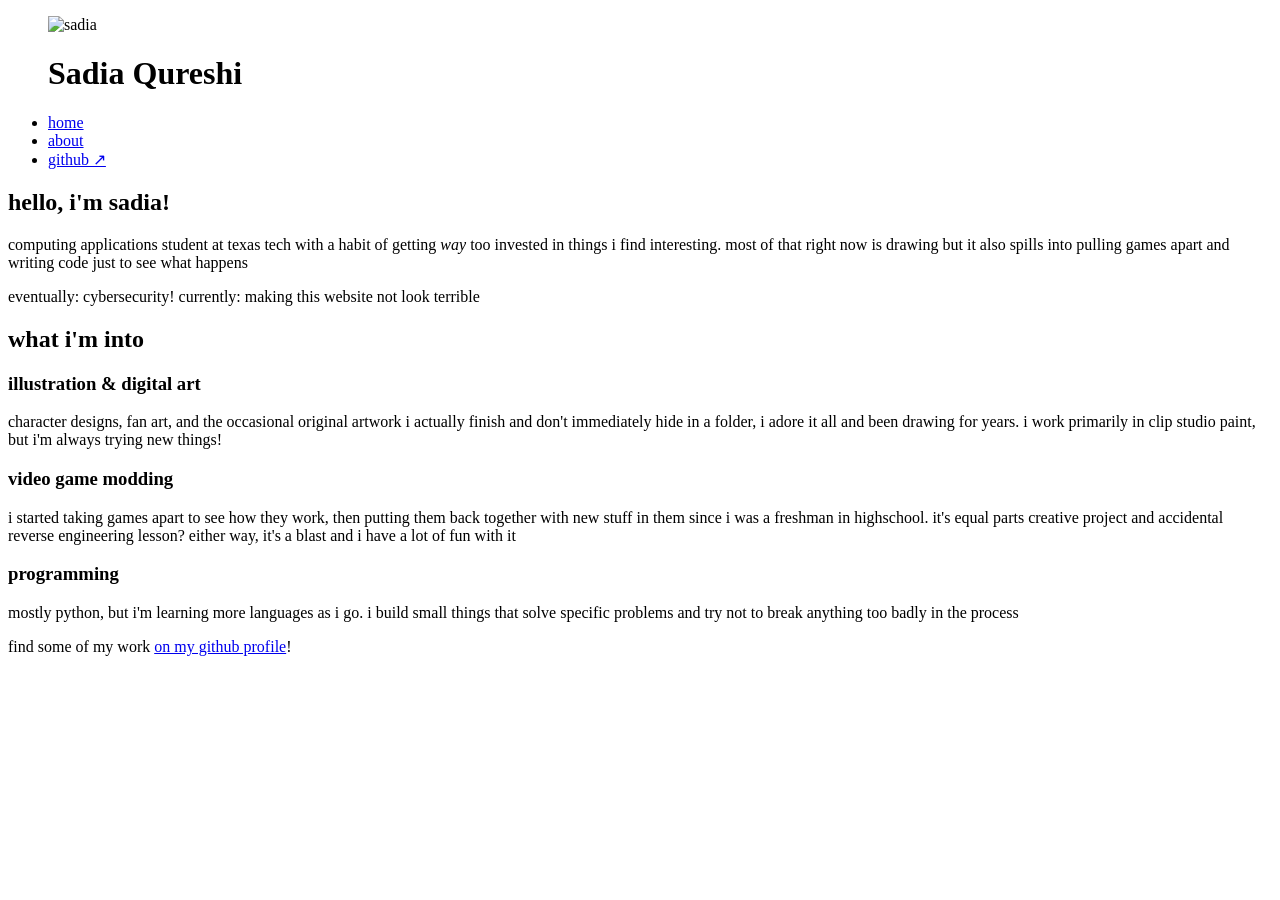
==== index.html @ 9f15323a "finish about and index pages" ====
<!DOCTYPE html>
<html lang="en">

<head>
    <meta charset="UTF-8">
    <meta name="viewport" content="width=device-width, initial-scale=1.0">
    <title>Sadia's Portfolio</title>
    <link rel="stylesheet" href="style.css">
</head>

<body>

    <header>

        <figure class="header-art">
            <img src="images/avatar.png" alt="sadia" class="header-img">
            <figcaption class="header-text">
                <h1>Sadia Qureshi</h1>
            </figcaption>
        </figure>

        <nav>
            <ul>
                <li><a href="index.html">home</a></li>
                <li><a href="about.html">about</a></li>
                <li><a href="https://github.com/beangusu" target="_blank">github ↗</a></li>
            </ul>
        </nav>

    </header>

    <main>

        <section class="intro">

            <h2>hello, i'm sadia!</h2>

            <p>
                computing applications student at texas tech with a habit of getting <em>way</em> too invested in things
                i find interesting. most of that right now is drawing but it also spills into pulling games apart and
                writing code just to see what happens
            </p>

            <p>
                eventually: cybersecurity! currently: making this website not look terrible
            </p>

        </section>

        <section class="interests">

            <h2>what i'm into</h2>

            <article>

                <h3>illustration &amp; digital art</h3>
                <p>
                    character designs, fan art, and the occasional original artwork i actually finish and don't
                    immediately hide in a folder, i adore it all and been drawing for years. i work primarily in clip
                    studio paint, but i'm always trying new things!
                </p>

            </article>

            <article>

                <h3>video game modding</h3>
                <p>
                    i started taking games apart to see how they work, then putting them back together with new stuff in
                    them since i was a freshman in highschool. it's equal parts creative project and accidental reverse
                    engineering lesson? either way, it's a blast and i have a lot of fun with it
                </p>

            </article>

            <article>

                <h3>programming</h3>
                <p>
                    mostly python, but i'm learning more languages as i go. i build small things that solve specific
                    problems and try not to break anything too badly in the process
                </p>

            </article>

        </section>

    </main>

    <footer>

        <p>
            find some of my work <a href="https://github.com/beangusu" target="_blank">on my github profile</a>!
        </p>

    </footer>

</body>

</html>
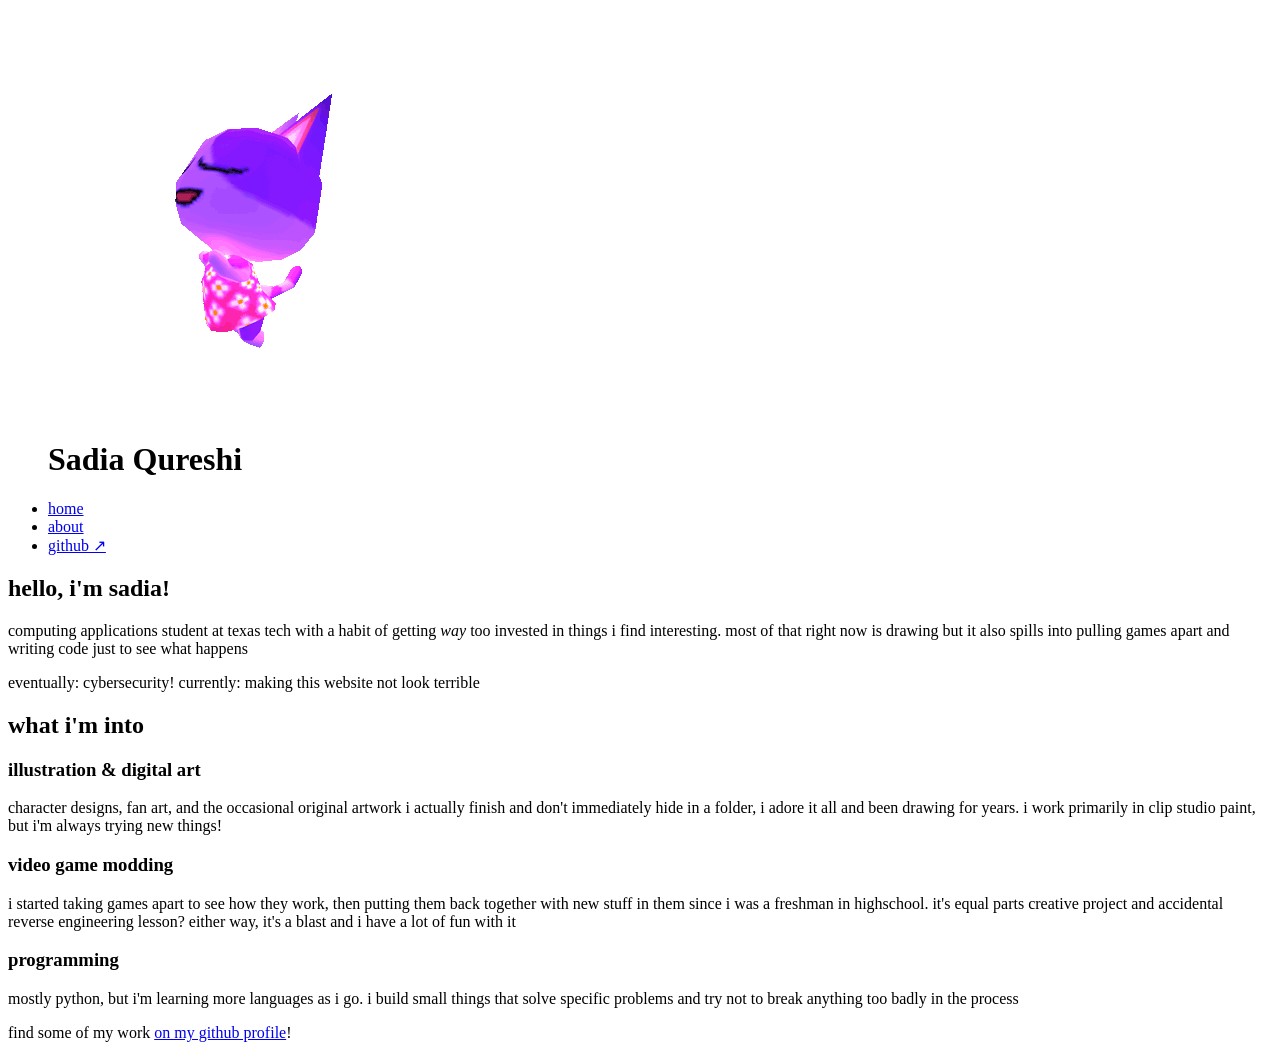
==== commit 3bbee7b6: "replace avatar img with gif in html files" ====
--- a/index.html
+++ b/index.html
@@ -13,7 +13,7 @@
     <header>
 
         <figure class="header-art">
-            <img src="images/avatar.png" alt="sadia" class="header-img">
+            <img src="images/avatar.gif" alt="avatar" class="header-img">
             <figcaption class="header-text">
                 <h1>Sadia Qureshi</h1>
             </figcaption>
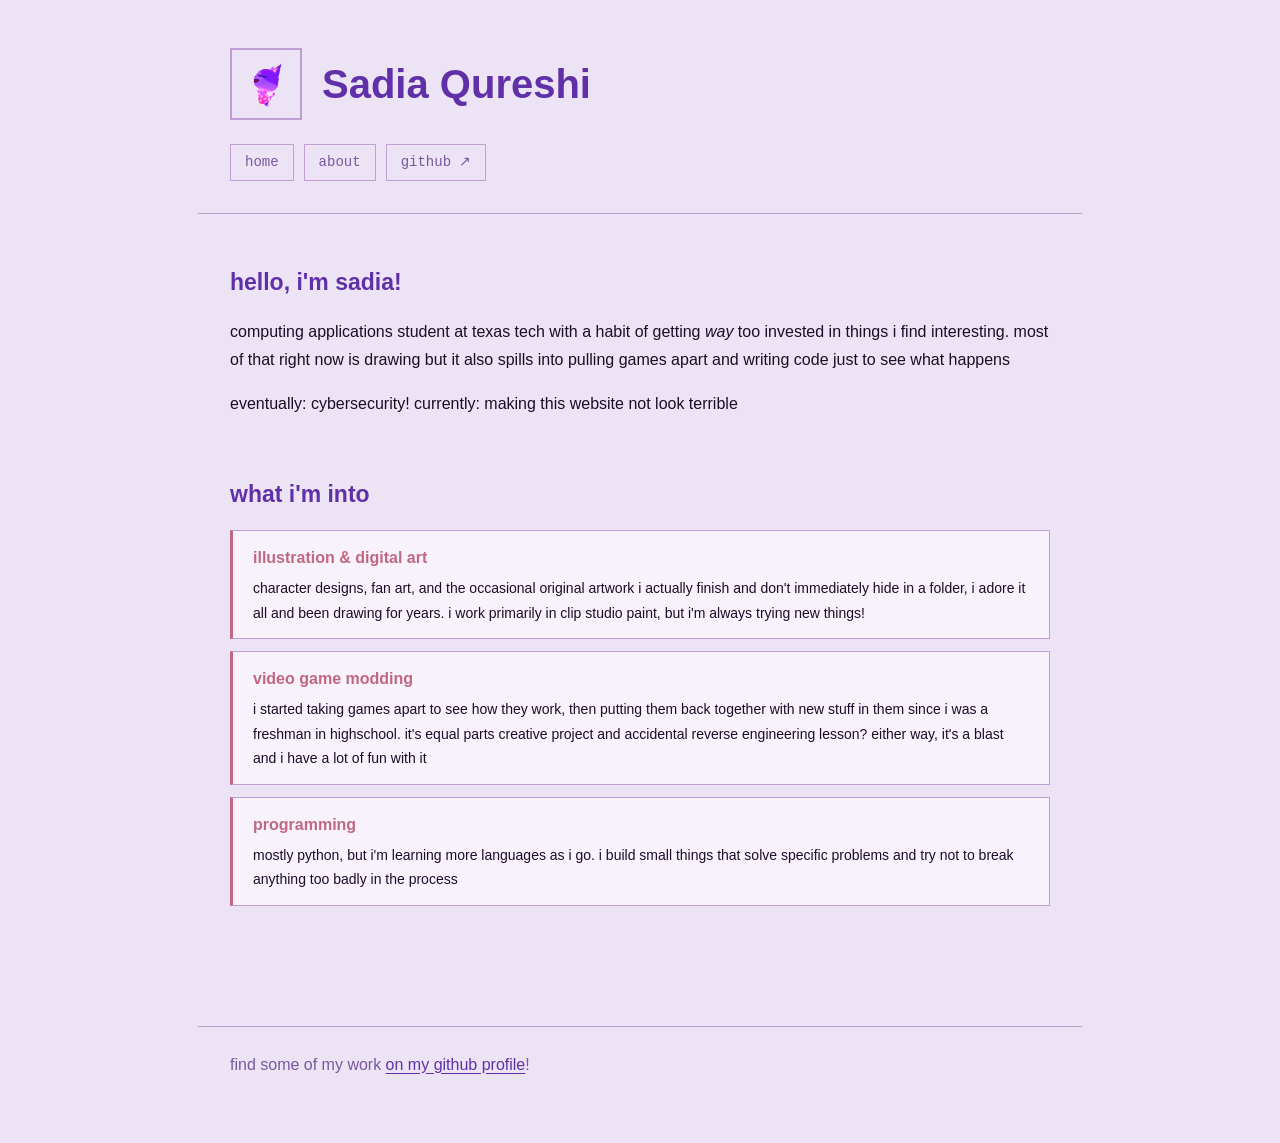
==== commit 39b2e575: "remove unused classes in html + add initial css implementation" ====
--- a/index.html
+++ b/index.html
@@ -12,12 +12,11 @@
 
     <header>
 
-        <figure class="header-art">
-            <img src="images/avatar.gif" alt="avatar" class="header-img">
-            <figcaption class="header-text">
-                <h1>Sadia Qureshi</h1>
-            </figcaption>
-        </figure>
+        <div class="header-art">
+            <img src="images/avatar.gif" alt="profile picture" class="header-img">
+
+            <h1>Sadia Qureshi</h1>
+        </div>
 
         <nav>
             <ul>
@@ -31,7 +30,7 @@
 
     <main>
 
-        <section class="intro">
+        <section>
 
             <h2>hello, i'm sadia!</h2>
 
@@ -47,7 +46,7 @@
 
         </section>
 
-        <section class="interests">
+        <section>
 
             <h2>what i'm into</h2>
 
--- a/style.css
+++ b/style.css
@@ -0,0 +1,163 @@
+/* page background + overall font */
+body {
+    background-color: #ece4f4;
+    color: #1c0c28;
+    font-family: Candara, Calibri, sans-serif;
+    margin: 0;
+    padding: 0;
+    line-height: 1.75;
+}
+
+/* center and cap the width of all main sections */
+header,
+main,
+footer {
+    max-width: 820px;
+    margin: 0 auto;
+    padding-left: 32px;
+    padding-right: 32px;
+}
+
+
+/* header */
+header {
+    padding-top: 48px;
+    padding-bottom: 32px;
+    border-bottom: 1px solid #c0a0d4;
+    margin-bottom: 48px;
+}
+
+.header-art {
+    display: flex;
+    align-items: center;
+    gap: 20px;
+    margin: 0 0 24px 0;
+}
+
+.header-img {
+    width: 68px;
+    height: 68px;
+    border: 2px solid #c0a0d4;
+    object-fit: cover;
+}
+
+h1 {
+    color: #6030a8;
+    font-size: 40px;
+    margin: 0;
+}
+
+
+/* nav */
+nav ul {
+    list-style: none;
+    padding: 0;
+    margin: 0;
+    display: flex;
+    gap: 10px;
+}
+
+nav a {
+    display: inline-block;
+    padding: 5px 14px;
+    border: 1px solid #c0a0d4;
+    color: #7858a0;
+    text-decoration: none;
+    font-family: 'Courier New', Courier, monospace;
+    font-size: 14px;
+}
+
+nav a:hover {
+    border-color: #6030a8;
+    color: #6030a8;
+}
+
+
+/* headings */
+h2 {
+    color: #6030a8;
+    font-size: 23px;
+    margin-top: 0;
+    margin-bottom: 16px;
+}
+
+h3 {
+    color: #c06880;
+    font-size: 17px;
+    margin-top: 0;
+    margin-bottom: 5px;
+}
+
+
+/* main content */
+main {
+    padding-bottom: 64px;
+}
+
+section {
+    margin-bottom: 56px;
+}
+
+p {
+    margin-top: 0;
+    margin-bottom: 16px;
+}
+
+a {
+    color: #6030a8;
+    text-underline-offset: 3px;
+}
+
+a:hover {
+    color: #5020a0;
+}
+
+
+/* interest cards */
+article {
+    background-color: #f8f2fc;
+    border: 1px solid #c0a0d4;
+    border-left: 3px solid #c06880;
+    padding: 13px 20px;
+    margin-bottom: 12px;
+}
+
+article h3 {
+    margin-bottom: 4px;
+    font-size: 16px;
+}
+
+article p {
+    font-size: 14px;
+    margin-bottom: 0;
+}
+
+article:hover {
+    border-left-color: #6030a8;
+}
+
+
+/* art gallery */
+.gallery h3 {
+    margin-top: 32px;
+}
+
+.gallery-img {
+    margin: 8px 0 24px 0;
+}
+
+.gallery-img img {
+    width: 100%;
+    max-width: 480px;
+    display: block;
+    border: 1px solid #c0a0d4;
+}
+
+
+/* footer */
+footer {
+    border-top: 1px solid #c0a0d4;
+    padding-top: 24px;
+    padding-bottom: 48px;
+    color: #7858a0;
+}
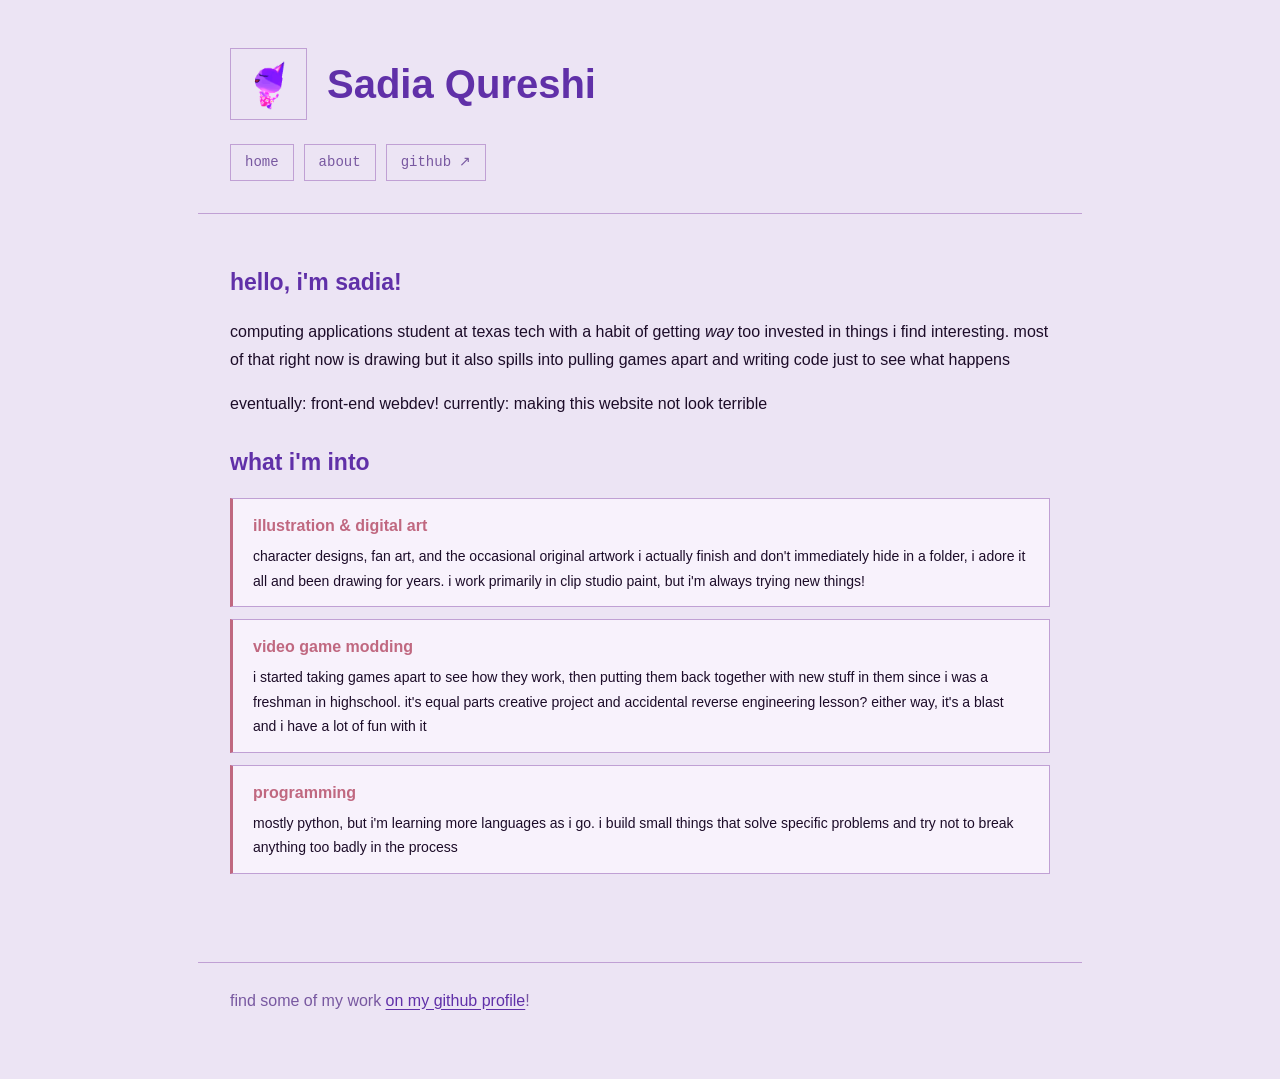
==== commit 5d1d9424: "final edits to html and css - update art section to art gallery in about.html - revise wording in in" ====
--- a/index.html
+++ b/index.html
@@ -41,7 +41,7 @@
             </p>
 
             <p>
-                eventually: cybersecurity! currently: making this website not look terrible
+                eventually: front-end webdev! currently: making this website not look terrible
             </p>
 
         </section>
--- a/style.css
+++ b/style.css
@@ -35,9 +35,9 @@
 }
 
 .header-img {
-    width: 68px;
-    height: 68px;
-    border: 2px solid #c0a0d4;
+    width: 75px;
+    height: 70px;
+    border: 1px solid #c0a0d4;
     object-fit: cover;
 }
 
@@ -95,7 +95,7 @@
 }
 
 section {
-    margin-bottom: 56px;
+    margin-bottom: 24px;
 }
 
 p {
@@ -109,7 +109,7 @@
 }
 
 a:hover {
-    color: #5020a0;
+    color: #c06880;
 }
 
 
@@ -138,20 +138,26 @@
 
 
 /* art gallery */
-.gallery h3 {
-    margin-top: 32px;
+.gallery-grid {
+    display: grid;
+    grid-template-columns: 1fr 1fr;
+    gap: 12px;
 }
 
-.gallery-img {
-    margin: 8px 0 24px 0;
+.gallery-grid figure {
+    margin: 0;
 }
 
-.gallery-img img {
+.gallery-grid img {
     width: 100%;
-    max-width: 480px;
     display: block;
     border: 1px solid #c0a0d4;
 }
+
+.wide {
+    grid-column: span 2;
+}
+
 
 
 /* footer */
